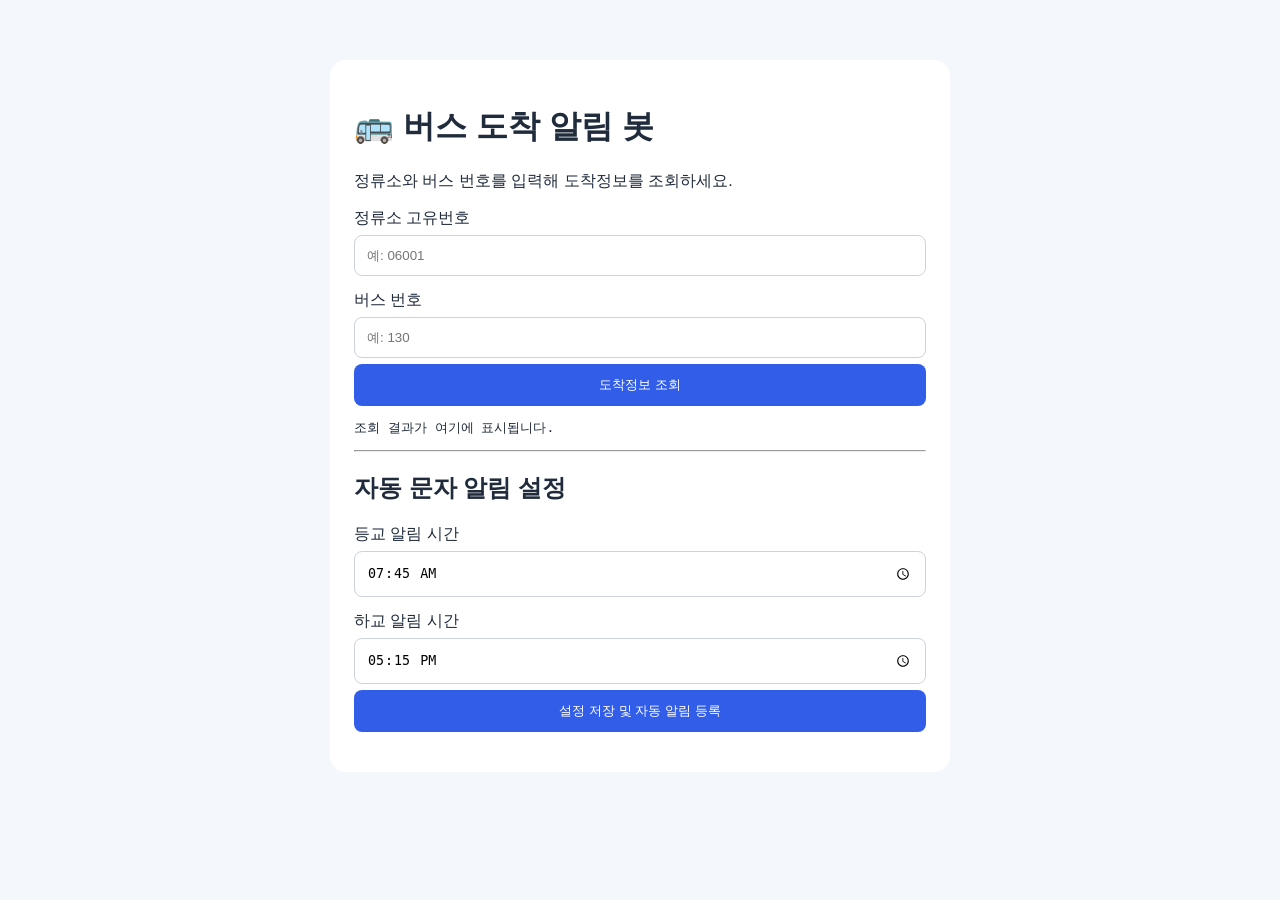
==== index.html @ 903afd0d "Create index.html" ====
<!DOCTYPE html>
<html lang="ko">
<head>
  <meta charset="UTF-8">
  <meta name="viewport" content="width=device-width, initial-scale=1">
  <title>버스 도착 알림 봇</title>
  <style>
    body {
      max-width: 620px;
      margin: 40px auto;
      padding: 20px;
      font-family: Arial, sans-serif;
      background: #f4f7fb;
      color: #202b3c;
    }
    main {
      background: white;
      padding: 24px;
      border-radius: 16px;
    }
    label { display: block; margin-top: 14px; }
    input, button {
      box-sizing: border-box;
      width: 100%;
      padding: 12px;
      margin-top: 6px;
      border-radius: 8px;
    }
    input { border: 1px solid #ccd3df; }
    button {
      border: 0;
      background: #315de8;
      color: white;
      cursor: pointer;
    }
    pre { white-space: pre-wrap; }
  </style>
</head>
<body>
<main>
  <h1>🚌 버스 도착 알림 봇</h1>
  <p>정류소와 버스 번호를 입력해 도착정보를 조회하세요.</p>

  <label>정류소 고유번호
    <input id="stationId" placeholder="예: 06001" maxlength="5">
  </label>

  <label>버스 번호
    <input id="busNumber" placeholder="예: 130">
  </label>

  <button id="searchBtn">도착정보 조회</button>
  <pre id="result">조회 결과가 여기에 표시됩니다.</pre>

  <hr>
  <h2>자동 문자 알림 설정</h2>

  <label>등교 알림 시간
    <input id="schoolTime" type="time" value="07:45">
  </label>

  <label>하교 알림 시간
    <input id="homeTime" type="time" value="17:15">
  </label>

  <button id="saveBtn">설정 저장 및 자동 알림 등록</button>
  <p id="status"></p>
</main>

<script>
  const GAS_URL = '여기에_GAS_웹앱_URL을_입력하세요';

  function callGAS(params) {
    return new Promise((resolve, reject) => {
      const callback = 'gasCallback_' + Date.now()
        + '_' + Math.floor(Math.random() * 10000);

      const script = document.createElement('script');
      const query = new URLSearchParams({
        ...params,
        callback
      });

      const timeout = setTimeout(() => {
        cleanup();
        reject(new Error('요청 시간이 초과되었습니다.'));
      }, 20000);

      function cleanup() {
        clearTimeout(timeout);
        delete window[callback];
        script.remove();
      }

      window[callback] = data => {
        cleanup();
        resolve(data);
      };

      script.onerror = () => {
        cleanup();
        reject(new Error('GAS 서버에 연결하지 못했습니다.'));
      };

      script.src = GAS_URL + '?' + query.toString();
      document.body.appendChild(script);
    });
  }

  document.getElementById('searchBtn').addEventListener('click', async () => {
    const result = document.getElementById('result');
    result.textContent = '조회 중입니다...';

    try {
      const data = await callGAS({
        action: 'bus',
        stationId: document.getElementById('stationId').value.trim(),
        busNumber: document.getElementById('busNumber').value.trim()
      });

      if (!data.ok) throw new Error(data.message);

      if (data.matches.length === 0) {
        result.textContent = '해당 버스 정보를 찾지 못했습니다.\n'
          + JSON.stringify(data.buses, null, 2);
        return;
      }

      result.textContent = data.matches.map(bus =>
        bus.busNumber + '번\n'
        + '첫 번째 도착: ' + bus.firstArrival + '\n'
        + '두 번째 도착: ' + bus.secondArrival
      ).join('\n\n');
    } catch (error) {
      result.textContent = '오류: ' + error.message;
    }
  });

  document.getElementById('saveBtn').addEventListener('click', async () => {
    const status = document.getElementById('status');
    status.textContent = '설정 저장 중...';

    try {
      const data = await callGAS({
        action: 'save',
        stationId: document.getElementById('stationId').value.trim(),
        busNumber: document.getElementById('busNumber').value.trim(),
        schoolTime: document.getElementById('schoolTime').value,
        homeTime: document.getElementById('homeTime').value
      });

      status.textContent = data.message;
      if (!data.ok) throw new Error(data.message);
    } catch (error) {
      status.textContent = '오류: ' + error.message;
    }
  });
</script>
</body>
</html>
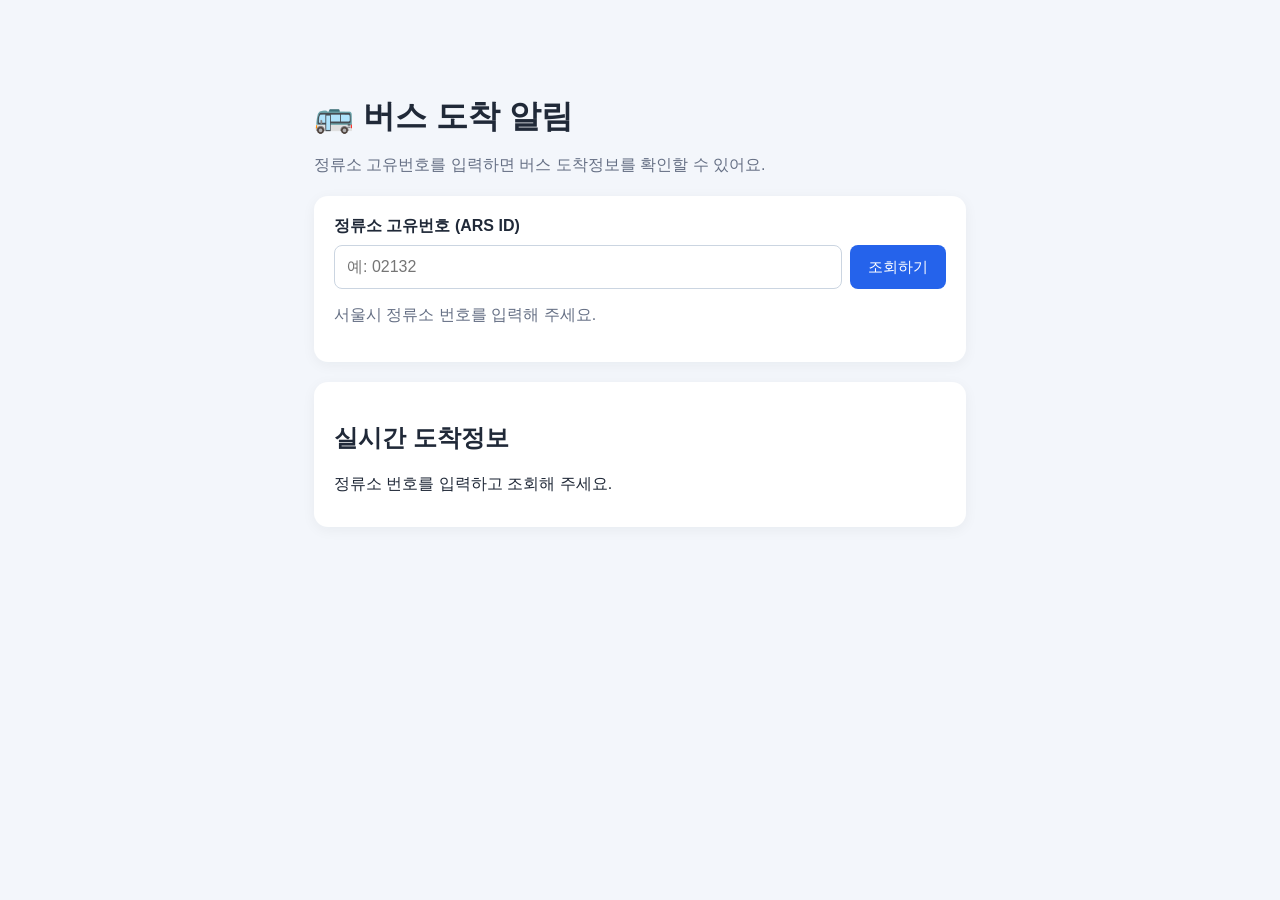
==== commit 77a4eaa5: "Update index.html" ====
--- a/index.html
+++ b/index.html
@@ -4,158 +4,205 @@
 <head>
   <meta charset="UTF-8">
   <meta name="viewport" content="width=device-width, initial-scale=1">
-  <title>버스 도착 알림 봇</title>
+  <title>버스 도착 알림</title>
   <style>
+    * { box-sizing: border-box; }
     body {
-      max-width: 620px;
-      margin: 40px auto;
+      margin: 0;
+      font-family: Arial, sans-serif;
+      background: #f3f6fb;
+      color: #202938;
+    }
+    main {
+      max-width: 700px;
+      margin: 50px auto;
+      padding: 24px;
+    }
+    h1 { margin-bottom: 8px; }
+    .description { color: #667085; }
+    .search-box, .result {
+      background: white;
+      border-radius: 14px;
       padding: 20px;
-      font-family: Arial, sans-serif;
-      background: #f4f7fb;
-      color: #202b3c;
-    }
-    main {
-      background: white;
-      padding: 24px;
-      border-radius: 16px;
-    }
-    label { display: block; margin-top: 14px; }
-    input, button {
-      box-sizing: border-box;
-      width: 100%;
+      margin-top: 20px;
+      box-shadow: 0 3px 14px #1822300d;
+    }
+    label { display: block; margin-bottom: 8px; font-weight: bold; }
+    .search-row { display: flex; gap: 8px; }
+    input {
+      flex: 1;
+      min-width: 0;
       padding: 12px;
-      margin-top: 6px;
+      border: 1px solid #cbd5e1;
       border-radius: 8px;
-    }
-    input { border: 1px solid #ccd3df; }
+      font-size: 16px;
+    }
     button {
+      padding: 12px 18px;
       border: 0;
-      background: #315de8;
+      border-radius: 8px;
+      background: #2563eb;
       color: white;
+      font-size: 15px;
       cursor: pointer;
     }
-    pre { white-space: pre-wrap; }
+    button:disabled { opacity: .6; cursor: wait; }
+    .bus {
+      padding: 16px 0;
+      border-bottom: 1px solid #e5e7eb;
+    }
+    .bus:last-child { border-bottom: 0; }
+    .bus-number { font-size: 20px; font-weight: bold; }
+    .arrival { margin-top: 8px; line-height: 1.7; }
+    .status { color: #475569; margin-top: 14px; }
+    .error { color: #b42318; }
+    .updated { color: #667085; font-size: 13px; margin-top: 12px; }
+    @media (max-width: 480px) {
+      main { margin: 20px auto; padding: 16px; }
+      .search-row { flex-direction: column; }
+    }
   </style>
 </head>
 <body>
 <main>
-  <h1>🚌 버스 도착 알림 봇</h1>
-  <p>정류소와 버스 번호를 입력해 도착정보를 조회하세요.</p>
-
-  <label>정류소 고유번호
-    <input id="stationId" placeholder="예: 06001" maxlength="5">
-  </label>
-
-  <label>버스 번호
-    <input id="busNumber" placeholder="예: 130">
-  </label>
-
-  <button id="searchBtn">도착정보 조회</button>
-  <pre id="result">조회 결과가 여기에 표시됩니다.</pre>
-
-  <hr>
-  <h2>자동 문자 알림 설정</h2>
-
-  <label>등교 알림 시간
-    <input id="schoolTime" type="time" value="07:45">
-  </label>
-
-  <label>하교 알림 시간
-    <input id="homeTime" type="time" value="17:15">
-  </label>
-
-  <button id="saveBtn">설정 저장 및 자동 알림 등록</button>
-  <p id="status"></p>
+  <h1>🚌 버스 도착 알림</h1>
+  <p class="description">
+    정류소 고유번호를 입력하면 버스 도착정보를 확인할 수 있어요.
+  </p>
+
+  <section class="search-box">
+    <label for="stationId">정류소 고유번호 (ARS ID)</label>
+    <div class="search-row">
+      <input id="stationId" type="text"
+             inputmode="numeric" placeholder="예: 02132">
+      <button id="searchButton" type="button">조회하기</button>
+    </div>
+    <p class="description">서울시 정류소 번호를 입력해 주세요.</p>
+  </section>
+
+  <section class="result" aria-live="polite">
+    <h2>실시간 도착정보</h2>
+    <div id="results">정류소 번호를 입력하고 조회해 주세요.</div>
+    <div id="updated" class="updated"></div>
+  </section>
 </main>
 
 <script>
+  // GAS 웹 앱 배포 후 실제 URL로 교체하세요.
   const GAS_URL = '여기에_GAS_웹앱_URL을_입력하세요';
 
-  function callGAS(params) {
-    return new Promise((resolve, reject) => {
-      const callback = 'gasCallback_' + Date.now()
-        + '_' + Math.floor(Math.random() * 10000);
-
-      const script = document.createElement('script');
-      const query = new URLSearchParams({
-        ...params,
-        callback
-      });
-
-      const timeout = setTimeout(() => {
-        cleanup();
-        reject(new Error('요청 시간이 초과되었습니다.'));
-      }, 20000);
-
-      function cleanup() {
-        clearTimeout(timeout);
-        delete window[callback];
-        script.remove();
+  const stationInput = document.getElementById('stationId');
+  const searchButton = document.getElementById('searchButton');
+  const results = document.getElementById('results');
+  const updated = document.getElementById('updated');
+
+  let requestTimer = null;
+  let requestId = 0;
+
+  searchButton.addEventListener('click', searchBus);
+  stationInput.addEventListener('keydown', function(event) {
+    if (event.key === 'Enter') searchBus();
+  });
+
+  function searchBus() {
+    const stationId = stationInput.value.trim();
+
+    if (!/^\d{4,6}$/.test(stationId)) {
+      results.textContent = '정류소 번호를 숫자 4~6자리로 입력해 주세요.';
+      updated.textContent = '';
+      return;
+    }
+
+    if (!GAS_URL.startsWith('https://script.google.com/')) {
+      results.textContent = '먼저 GAS 웹 앱 URL을 코드에 입력해 주세요.';
+      return;
+    }
+
+    const thisRequest = ++requestId;
+    searchButton.disabled = true;
+    results.textContent = '버스 도착정보를 조회하고 있습니다...';
+    updated.textContent = '';
+
+    // JSONP를 사용해 브라우저의 교차 출처 요청 제한을 피합니다.
+    const callbackName = 'busCallback_' + Date.now() + '_' + thisRequest;
+    const script = document.createElement('script');
+    let finished = false;
+
+    function cleanup() {
+      if (finished) return;
+      finished = true;
+      clearTimeout(requestTimer);
+      script.remove();
+      delete window[callbackName];
+      if (thisRequest === requestId) searchButton.disabled = false;
+    }
+
+    window[callbackName] = function(data) {
+      cleanup();
+      if (thisRequest !== requestId) return;
+
+      if (!data || !data.success) {
+        results.textContent =
+          data && data.message ? data.message : '정보를 가져오지 못했습니다.';
+        return;
       }
 
-      window[callback] = data => {
-        cleanup();
-        resolve(data);
-      };
-
-      script.onerror = () => {
-        cleanup();
-        reject(new Error('GAS 서버에 연결하지 못했습니다.'));
-      };
-
-      script.src = GAS_URL + '?' + query.toString();
-      document.body.appendChild(script);
+      renderBuses(data.items || []);
+      updated.textContent =
+        '조회 시각: ' + new Date().toLocaleTimeString('ko-KR');
+    };
+
+    script.onerror = function() {
+      cleanup();
+      if (thisRequest === requestId) {
+        results.textContent =
+          '서버에 연결하지 못했습니다. GAS URL과 배포 권한을 확인해 주세요.';
+      }
+    };
+
+    const params = new URLSearchParams({
+      stationId: stationId,
+      callback: callbackName
+    });
+
+    script.src = GAS_URL + '?' + params.toString();
+    document.body.appendChild(script);
+
+    requestTimer = setTimeout(function() {
+      cleanup();
+      if (thisRequest === requestId) {
+        results.textContent = '요청 시간이 초과되었습니다. 다시 시도해 주세요.';
+      }
+    }, 20000);
+  }
+
+  function renderBuses(items) {
+    results.replaceChildren();
+
+    if (!items.length) {
+      results.textContent = '해당 정류소의 버스 도착정보가 없습니다.';
+      return;
+    }
+
+    items.forEach(function(bus) {
+      const card = document.createElement('div');
+      card.className = 'bus';
+
+      const number = document.createElement('div');
+      number.className = 'bus-number';
+      number.textContent = (bus.busNumber || '번호 미확인') + '번 버스';
+
+      const arrival = document.createElement('div');
+      arrival.className = 'arrival';
+      arrival.textContent =
+        '첫 번째 도착: ' + (bus.firstArrival || '정보 없음') + '\n' +
+        '두 번째 도착: ' + (bus.secondArrival || '정보 없음');
+      arrival.style.whiteSpace = 'pre-line';
+
+      card.append(number, arrival);
+      results.appendChild(card);
     });
   }
-
-  document.getElementById('searchBtn').addEventListener('click', async () => {
-    const result = document.getElementById('result');
-    result.textContent = '조회 중입니다...';
-
-    try {
-      const data = await callGAS({
-        action: 'bus',
-        stationId: document.getElementById('stationId').value.trim(),
-        busNumber: document.getElementById('busNumber').value.trim()
-      });
-
-      if (!data.ok) throw new Error(data.message);
-
-      if (data.matches.length === 0) {
-        result.textContent = '해당 버스 정보를 찾지 못했습니다.\n'
-          + JSON.stringify(data.buses, null, 2);
-        return;
-      }
-
-      result.textContent = data.matches.map(bus =>
-        bus.busNumber + '번\n'
-        + '첫 번째 도착: ' + bus.firstArrival + '\n'
-        + '두 번째 도착: ' + bus.secondArrival
-      ).join('\n\n');
-    } catch (error) {
-      result.textContent = '오류: ' + error.message;
-    }
-  });
-
-  document.getElementById('saveBtn').addEventListener('click', async () => {
-    const status = document.getElementById('status');
-    status.textContent = '설정 저장 중...';
-
-    try {
-      const data = await callGAS({
-        action: 'save',
-        stationId: document.getElementById('stationId').value.trim(),
-        busNumber: document.getElementById('busNumber').value.trim(),
-        schoolTime: document.getElementById('schoolTime').value,
-        homeTime: document.getElementById('homeTime').value
-      });
-
-      status.textContent = data.message;
-      if (!data.ok) throw new Error(data.message);
-    } catch (error) {
-      status.textContent = '오류: ' + error.message;
-    }
-  });
 </script>
 </body>
 </html>
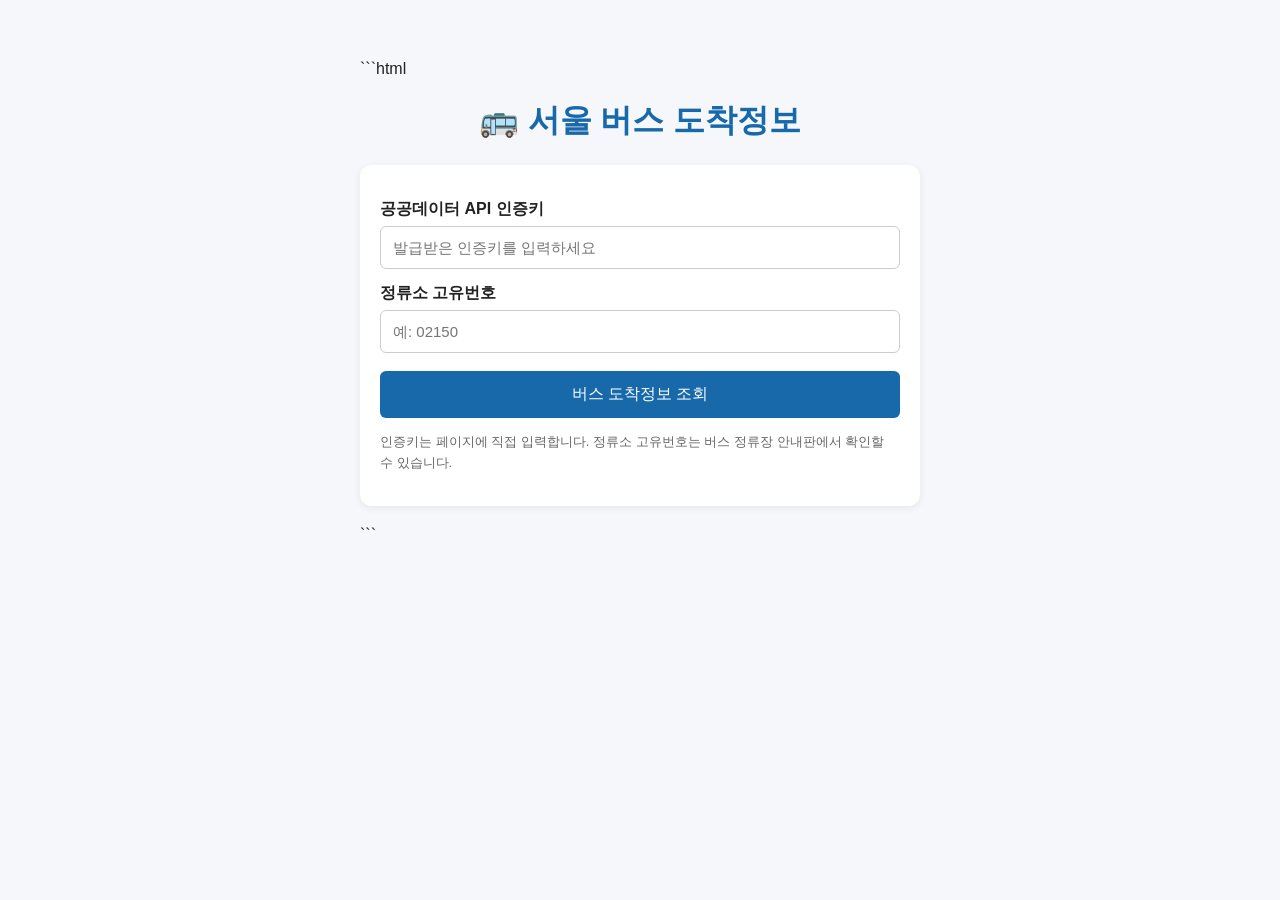
==== commit 5f409a9e: "Update index.html" ====
--- a/index.html
+++ b/index.html
@@ -1,208 +1,242 @@
-
+```html
 <!DOCTYPE html>
 <html lang="ko">
 <head>
   <meta charset="UTF-8">
-  <meta name="viewport" content="width=device-width, initial-scale=1">
-  <title>버스 도착 알림</title>
+  <meta name="viewport" content="width=device-width, initial-scale=1.0">
+  <title>서울 버스 도착 알림</title>
+
   <style>
-    * { box-sizing: border-box; }
+    * {
+      box-sizing: border-box;
+    }
+
     body {
-      margin: 0;
       font-family: Arial, sans-serif;
-      background: #f3f6fb;
-      color: #202938;
-    }
-    main {
-      max-width: 700px;
-      margin: 50px auto;
-      padding: 24px;
-    }
-    h1 { margin-bottom: 8px; }
-    .description { color: #667085; }
-    .search-box, .result {
+      max-width: 600px;
+      margin: 40px auto;
+      padding: 20px;
+      background: #f5f7fa;
+      color: #222;
+    }
+
+    h1 {
+      text-align: center;
+      color: #1769aa;
+    }
+
+    .search-box {
       background: white;
-      border-radius: 14px;
       padding: 20px;
+      border-radius: 12px;
+      box-shadow: 0 2px 8px #0001;
+    }
+
+    label {
+      display: block;
+      margin: 14px 0 6px;
+      font-weight: bold;
+    }
+
+    input {
+      width: 100%;
+      padding: 12px;
+      border: 1px solid #ccc;
+      border-radius: 6px;
+      font-size: 15px;
+    }
+
+    button {
+      width: 100%;
+      margin-top: 18px;
+      padding: 13px;
+      border: none;
+      border-radius: 6px;
+      background: #1769aa;
+      color: white;
+      font-size: 16px;
+      cursor: pointer;
+    }
+
+    button:disabled {
+      background: #999;
+      cursor: wait;
+    }
+
+    #result {
       margin-top: 20px;
-      box-shadow: 0 3px 14px #1822300d;
-    }
-    label { display: block; margin-bottom: 8px; font-weight: bold; }
-    .search-row { display: flex; gap: 8px; }
-    input {
-      flex: 1;
-      min-width: 0;
-      padding: 12px;
-      border: 1px solid #cbd5e1;
+    }
+
+    .bus-card {
+      background: white;
       border-radius: 8px;
-      font-size: 16px;
-    }
-    button {
-      padding: 12px 18px;
-      border: 0;
-      border-radius: 8px;
-      background: #2563eb;
-      color: white;
-      font-size: 15px;
-      cursor: pointer;
-    }
-    button:disabled { opacity: .6; cursor: wait; }
-    .bus {
-      padding: 16px 0;
-      border-bottom: 1px solid #e5e7eb;
-    }
-    .bus:last-child { border-bottom: 0; }
-    .bus-number { font-size: 20px; font-weight: bold; }
-    .arrival { margin-top: 8px; line-height: 1.7; }
-    .status { color: #475569; margin-top: 14px; }
-    .error { color: #b42318; }
-    .updated { color: #667085; font-size: 13px; margin-top: 12px; }
-    @media (max-width: 480px) {
-      main { margin: 20px auto; padding: 16px; }
-      .search-row { flex-direction: column; }
+      padding: 15px;
+      margin-bottom: 12px;
+      box-shadow: 0 2px 6px #0001;
+    }
+
+    .bus-number {
+      font-size: 20px;
+      font-weight: bold;
+      color: #1769aa;
+      margin-bottom: 8px;
+    }
+
+    .message {
+      line-height: 1.7;
+    }
+
+    .notice {
+      margin-top: 14px;
+      font-size: 13px;
+      color: #666;
+      line-height: 1.6;
     }
   </style>
 </head>
+
 <body>
-<main>
-  <h1>🚌 버스 도착 알림</h1>
-  <p class="description">
-    정류소 고유번호를 입력하면 버스 도착정보를 확인할 수 있어요.
-  </p>
-
-  <section class="search-box">
-    <label for="stationId">정류소 고유번호 (ARS ID)</label>
-    <div class="search-row">
-      <input id="stationId" type="text"
-             inputmode="numeric" placeholder="예: 02132">
-      <button id="searchButton" type="button">조회하기</button>
-    </div>
-    <p class="description">서울시 정류소 번호를 입력해 주세요.</p>
-  </section>
-
-  <section class="result" aria-live="polite">
-    <h2>실시간 도착정보</h2>
-    <div id="results">정류소 번호를 입력하고 조회해 주세요.</div>
-    <div id="updated" class="updated"></div>
-  </section>
-</main>
-
-<script>
-  // GAS 웹 앱 배포 후 실제 URL로 교체하세요.
-  const GAS_URL = '여기에_GAS_웹앱_URL을_입력하세요';
-
-  const stationInput = document.getElementById('stationId');
-  const searchButton = document.getElementById('searchButton');
-  const results = document.getElementById('results');
-  const updated = document.getElementById('updated');
-
-  let requestTimer = null;
-  let requestId = 0;
-
-  searchButton.addEventListener('click', searchBus);
-  stationInput.addEventListener('keydown', function(event) {
-    if (event.key === 'Enter') searchBus();
-  });
-
-  function searchBus() {
-    const stationId = stationInput.value.trim();
-
-    if (!/^\d{4,6}$/.test(stationId)) {
-      results.textContent = '정류소 번호를 숫자 4~6자리로 입력해 주세요.';
-      updated.textContent = '';
-      return;
-    }
-
-    if (!GAS_URL.startsWith('https://script.google.com/')) {
-      results.textContent = '먼저 GAS 웹 앱 URL을 코드에 입력해 주세요.';
-      return;
-    }
-
-    const thisRequest = ++requestId;
-    searchButton.disabled = true;
-    results.textContent = '버스 도착정보를 조회하고 있습니다...';
-    updated.textContent = '';
-
-    // JSONP를 사용해 브라우저의 교차 출처 요청 제한을 피합니다.
-    const callbackName = 'busCallback_' + Date.now() + '_' + thisRequest;
-    const script = document.createElement('script');
-    let finished = false;
-
-    function cleanup() {
-      if (finished) return;
-      finished = true;
-      clearTimeout(requestTimer);
-      script.remove();
-      delete window[callbackName];
-      if (thisRequest === requestId) searchButton.disabled = false;
-    }
-
-    window[callbackName] = function(data) {
-      cleanup();
-      if (thisRequest !== requestId) return;
-
-      if (!data || !data.success) {
-        results.textContent =
-          data && data.message ? data.message : '정보를 가져오지 못했습니다.';
+  <h1>🚌 서울 버스 도착정보</h1>
+
+  <div class="search-box">
+    <label for="serviceKey">공공데이터 API 인증키</label>
+    <input
+      type="password"
+      id="serviceKey"
+      placeholder="발급받은 인증키를 입력하세요"
+      autocomplete="off"
+    >
+
+    <label for="arsId">정류소 고유번호</label>
+    <input
+      type="text"
+      id="arsId"
+      placeholder="예: 02150"
+      inputmode="numeric"
+    >
+
+    <button id="searchButton" onclick="searchBus()">
+      버스 도착정보 조회
+    </button>
+
+    <p class="notice">
+      인증키는 페이지에 직접 입력합니다.
+      정류소 고유번호는 버스 정류장 안내판에서 확인할 수 있습니다.
+    </p>
+  </div>
+
+  <div id="result" aria-live="polite"></div>
+
+  <script>
+    async function searchBus() {
+      const serviceKey =
+        document.getElementById("serviceKey").value.trim();
+
+      const arsId =
+        document.getElementById("arsId").value.trim();
+
+      const result = document.getElementById("result");
+      const button = document.getElementById("searchButton");
+
+      if (!serviceKey || !arsId) {
+        result.textContent = "인증키와 정류소 고유번호를 입력해 주세요.";
         return;
       }
 
-      renderBuses(data.items || []);
-      updated.textContent =
-        '조회 시각: ' + new Date().toLocaleTimeString('ko-KR');
-    };
-
-    script.onerror = function() {
-      cleanup();
-      if (thisRequest === requestId) {
-        results.textContent =
-          '서버에 연결하지 못했습니다. GAS URL과 배포 권한을 확인해 주세요.';
-      }
-    };
-
-    const params = new URLSearchParams({
-      stationId: stationId,
-      callback: callbackName
+      if (!/^\d+$/.test(arsId)) {
+        result.textContent = "정류소 고유번호는 숫자로 입력해 주세요.";
+        return;
+      }
+
+      button.disabled = true;
+      result.textContent = "버스 도착정보를 조회하고 있습니다.";
+
+      try {
+        const url =
+          "https://ws.bus.go.kr/api/rest/stationinfo/getStationByUid" +
+          "?ServiceKey=" + encodeURIComponent(serviceKey) +
+          "&arsId=" + encodeURIComponent(arsId);
+
+        const response = await fetch(url);
+
+        if (!response.ok) {
+          throw new Error("HTTP 오류: " + response.status);
+        }
+
+        const xmlText = await response.text();
+        const xml = new DOMParser().parseFromString(
+          xmlText,
+          "application/xml"
+        );
+
+        if (xml.querySelector("parsererror")) {
+          throw new Error("응답 데이터를 XML로 읽을 수 없습니다.");
+        }
+
+        const headerCode =
+          xml.getElementsByTagName("headerCd")[0]?.textContent;
+
+        if (headerCode && headerCode !== "0") {
+          const message =
+            xml.getElementsByTagName("headerMsg")[0]?.textContent ||
+            "API 요청을 처리하지 못했습니다.";
+
+          result.textContent = "조회 실패: " + message;
+          return;
+        }
+
+        const items = Array.from(
+          xml.getElementsByTagName("itemList")
+        );
+
+        if (items.length === 0) {
+          result.textContent =
+            "도착정보가 없습니다. 정류소 번호와 인증키를 확인해 주세요.";
+          return;
+        }
+
+        result.innerHTML = "";
+
+        items.forEach(item => {
+          const getValue = (tag) =>
+            item.getElementsByTagName(tag)[0]?.textContent || "-";
+
+          const card = document.createElement("div");
+          card.className = "bus-card";
+
+          const number = document.createElement("div");
+          number.className = "bus-number";
+          number.textContent = getValue("rtNm") + "번 버스";
+
+          const first = document.createElement("div");
+          first.className = "message";
+          first.textContent = "첫 번째 도착: " + getValue("arrmsg1");
+
+          const second = document.createElement("div");
+          second.className = "message";
+          second.textContent = "두 번째 도착: " + getValue("arrmsg2");
+
+          card.append(number, first, second);
+          result.appendChild(card);
+        });
+
+      } catch (error) {
+        console.error(error);
+
+        result.textContent =
+          "조회에 실패했습니다. 인증키와 정류소 번호를 확인해 주세요. " +
+          "계속 실패하면 브라우저의 HTTPS/CORS 제한 때문일 수 있습니다.";
+      } finally {
+        button.disabled = false;
+      }
+    }
+
+    document.getElementById("arsId").addEventListener("keydown", event => {
+      if (event.key === "Enter") {
+        searchBus();
+      }
     });
-
-    script.src = GAS_URL + '?' + params.toString();
-    document.body.appendChild(script);
-
-    requestTimer = setTimeout(function() {
-      cleanup();
-      if (thisRequest === requestId) {
-        results.textContent = '요청 시간이 초과되었습니다. 다시 시도해 주세요.';
-      }
-    }, 20000);
-  }
-
-  function renderBuses(items) {
-    results.replaceChildren();
-
-    if (!items.length) {
-      results.textContent = '해당 정류소의 버스 도착정보가 없습니다.';
-      return;
-    }
-
-    items.forEach(function(bus) {
-      const card = document.createElement('div');
-      card.className = 'bus';
-
-      const number = document.createElement('div');
-      number.className = 'bus-number';
-      number.textContent = (bus.busNumber || '번호 미확인') + '번 버스';
-
-      const arrival = document.createElement('div');
-      arrival.className = 'arrival';
-      arrival.textContent =
-        '첫 번째 도착: ' + (bus.firstArrival || '정보 없음') + '\n' +
-        '두 번째 도착: ' + (bus.secondArrival || '정보 없음');
-      arrival.style.whiteSpace = 'pre-line';
-
-      card.append(number, arrival);
-      results.appendChild(card);
-    });
-  }
-</script>
+  </script>
 </body>
 </html>
+```
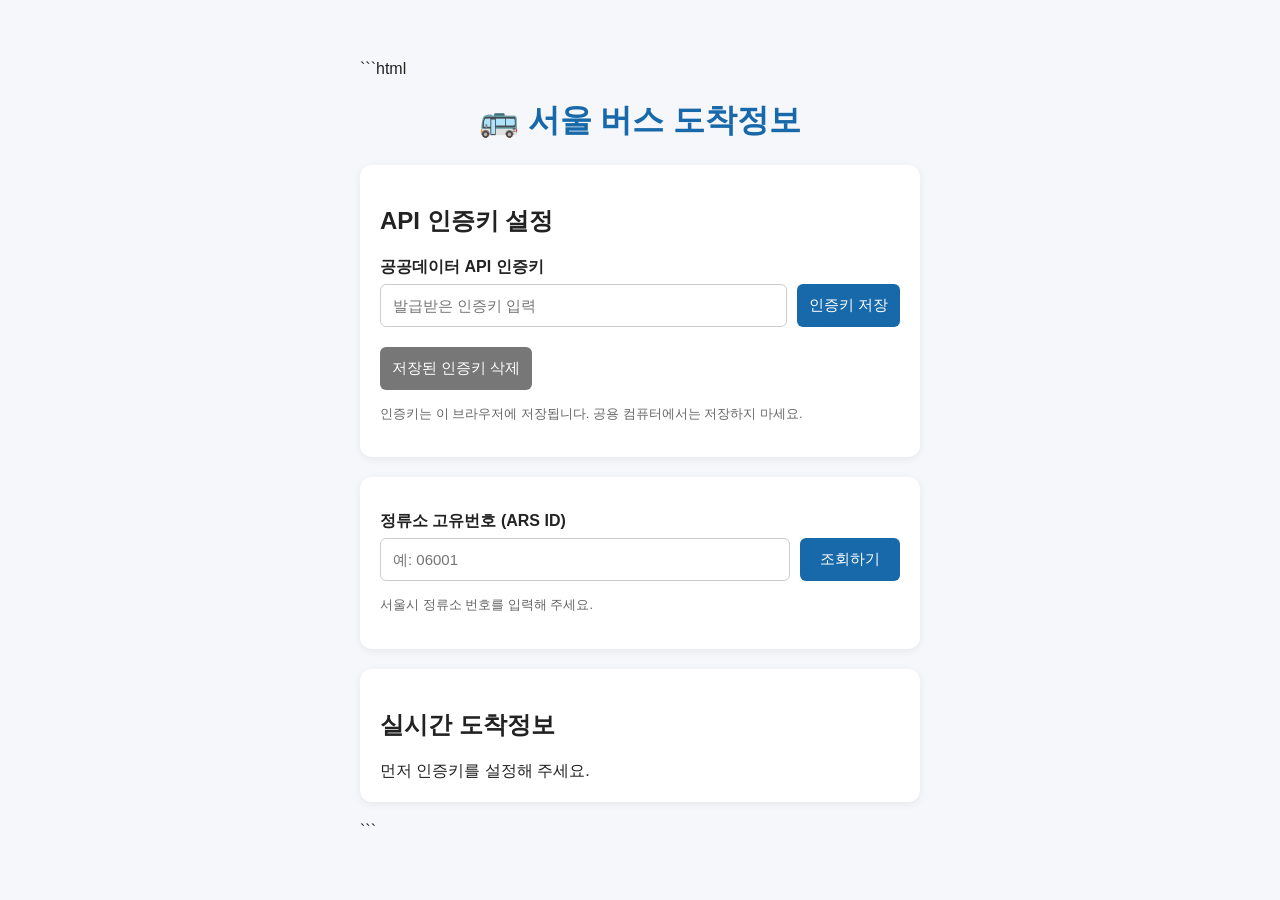
==== commit f2f54afe: "Update index.html" ====
--- a/index.html
+++ b/index.html
@@ -30,6 +30,7 @@
       padding: 20px;
       border-radius: 12px;
       box-shadow: 0 2px 8px #0001;
+      margin-bottom: 20px;
     }
 
     label {
@@ -47,20 +48,51 @@
     }
 
     button {
-      width: 100%;
-      margin-top: 18px;
-      padding: 13px;
+      padding: 12px;
       border: none;
       border-radius: 6px;
       background: #1769aa;
       color: white;
-      font-size: 16px;
+      font-size: 15px;
       cursor: pointer;
     }
 
     button:disabled {
       background: #999;
       cursor: wait;
+    }
+
+    .key-row,
+    .ars-row {
+      display: flex;
+      gap: 10px;
+      align-items: stretch;
+    }
+
+    .key-row input,
+    .ars-row input {
+      flex: 1;
+      min-width: 0;
+    }
+
+    .key-row button,
+    .ars-row button {
+      flex-shrink: 0;
+      white-space: nowrap;
+    }
+
+    .key-row button {
+      margin-top: 0;
+    }
+
+    .ars-row button {
+      min-width: 100px;
+    }
+
+    #keyStatus {
+      margin-top: 10px;
+      font-size: 13px;
+      color: #16803c;
     }
 
     #result {
@@ -92,59 +124,179 @@
       color: #666;
       line-height: 1.6;
     }
+
+    @media (max-width: 420px) {
+      .key-row,
+      .ars-row {
+        flex-wrap: wrap;
+      }
+
+      .key-row button,
+      .ars-row button {
+        width: 100%;
+      }
+    }
   </style>
 </head>
 
 <body>
   <h1>🚌 서울 버스 도착정보</h1>
 
+  <!-- 인증키 설정 -->
   <div class="search-box">
+    <h2>API 인증키 설정</h2>
+
     <label for="serviceKey">공공데이터 API 인증키</label>
-    <input
-      type="password"
-      id="serviceKey"
-      placeholder="발급받은 인증키를 입력하세요"
-      autocomplete="off"
+
+    <div class="key-row">
+      <input
+        type="password"
+        id="serviceKey"
+        placeholder="발급받은 인증키 입력"
+        autocomplete="off"
+      >
+
+      <button type="button" onclick="saveKey()">
+        인증키 저장
+      </button>
+    </div>
+
+    <div id="keyStatus" aria-live="polite"></div>
+
+    <button
+      type="button"
+      onclick="deleteKey()"
+      style="margin-top: 10px; background: #777;"
     >
-
-    <label for="arsId">정류소 고유번호</label>
-    <input
-      type="text"
-      id="arsId"
-      placeholder="예: 02150"
-      inputmode="numeric"
-    >
-
-    <button id="searchButton" onclick="searchBus()">
-      버스 도착정보 조회
+      저장된 인증키 삭제
     </button>
 
     <p class="notice">
-      인증키는 페이지에 직접 입력합니다.
-      정류소 고유번호는 버스 정류장 안내판에서 확인할 수 있습니다.
+      인증키는 이 브라우저에 저장됩니다.
+      공용 컴퓨터에서는 저장하지 마세요.
     </p>
   </div>
 
-  <div id="result" aria-live="polite"></div>
+  <!-- 정류소 검색 -->
+  <div class="search-box">
+    <label for="arsId">정류소 고유번호 (ARS ID)</label>
+
+    <div class="ars-row">
+      <input
+        type="text"
+        id="arsId"
+        placeholder="예: 06001"
+        inputmode="numeric"
+      >
+
+      <button
+        type="button"
+        id="searchButton"
+        onclick="searchBus()"
+      >
+        조회하기
+      </button>
+    </div>
+
+    <p class="notice">
+      서울시 정류소 번호를 입력해 주세요.
+    </p>
+  </div>
+
+  <!-- 도착정보 -->
+  <div class="search-box">
+    <h2>실시간 도착정보</h2>
+    <div id="result" aria-live="polite">
+      먼저 인증키를 설정해 주세요.
+    </div>
+  </div>
 
   <script>
+    const KEY_STORAGE = "seoulBusServiceKey";
+
+    // 페이지를 열면 저장된 인증키 불러오기
+    window.addEventListener("DOMContentLoaded", () => {
+      const savedKey = localStorage.getItem(KEY_STORAGE);
+
+      if (savedKey) {
+        document.getElementById("serviceKey").value = savedKey;
+        document.getElementById("keyStatus").textContent =
+          "인증키가 저장되어 있습니다.";
+        document.getElementById("result").textContent =
+          "정류소 번호를 입력하고 조회해 주세요.";
+      }
+    });
+
+    // 인증키 저장
+    function saveKey() {
+      const key = document
+        .getElementById("serviceKey")
+        .value.trim();
+
+      const status = document.getElementById("keyStatus");
+
+      if (!key) {
+        status.style.color = "#d93025";
+        status.textContent = "인증키를 입력해 주세요.";
+        return;
+      }
+
+      try {
+        localStorage.setItem(KEY_STORAGE, key);
+        status.style.color = "#16803c";
+        status.textContent = "인증키가 저장되었습니다.";
+        document.getElementById("result").textContent =
+          "정류소 번호를 입력하고 조회해 주세요.";
+      } catch (error) {
+        status.style.color = "#d93025";
+        status.textContent =
+          "브라우저에 인증키를 저장할 수 없습니다.";
+      }
+    }
+
+    // 저장된 인증키 삭제
+    function deleteKey() {
+      localStorage.removeItem(KEY_STORAGE);
+      document.getElementById("serviceKey").value = "";
+
+      const status = document.getElementById("keyStatus");
+      status.style.color = "#16803c";
+      status.textContent = "저장된 인증키를 삭제했습니다.";
+
+      document.getElementById("result").textContent =
+        "먼저 인증키를 설정해 주세요.";
+    }
+
+    // 버스 도착정보 조회
     async function searchBus() {
-      const serviceKey =
-        document.getElementById("serviceKey").value.trim();
-
-      const arsId =
-        document.getElementById("arsId").value.trim();
+      const keyInput = document
+        .getElementById("serviceKey")
+        .value.trim();
+
+      const savedKey = localStorage.getItem(KEY_STORAGE);
+      const serviceKey = savedKey || keyInput;
+
+      const arsId = document
+        .getElementById("arsId")
+        .value.trim();
 
       const result = document.getElementById("result");
       const button = document.getElementById("searchButton");
 
-      if (!serviceKey || !arsId) {
-        result.textContent = "인증키와 정류소 고유번호를 입력해 주세요.";
+      if (!serviceKey) {
+        result.textContent =
+          "먼저 인증키를 입력하고 저장해 주세요.";
         return;
       }
 
+      if (!arsId) {
+        result.textContent = "정류소 고유번호를 입력해 주세요.";
+        return;
+      }
+
       if (!/^\d+$/.test(arsId)) {
-        result.textContent = "정류소 고유번호는 숫자로 입력해 주세요.";
+        result.textContent =
+          "정류소 고유번호는 숫자로 입력해 주세요.";
         return;
       }
 
@@ -164,24 +316,26 @@
         }
 
         const xmlText = await response.text();
+
         const xml = new DOMParser().parseFromString(
           xmlText,
           "application/xml"
         );
 
         if (xml.querySelector("parsererror")) {
-          throw new Error("응답 데이터를 XML로 읽을 수 없습니다.");
+          throw new Error("XML_PARSE_ERROR");
         }
 
         const headerCode =
           xml.getElementsByTagName("headerCd")[0]?.textContent;
 
+        const headerMessage =
+          xml.getElementsByTagName("headerMsg")[0]?.textContent;
+
         if (headerCode && headerCode !== "0") {
-          const message =
-            xml.getElementsByTagName("headerMsg")[0]?.textContent ||
-            "API 요청을 처리하지 못했습니다.";
-
-          result.textContent = "조회 실패: " + message;
+          result.textContent =
+            "서울시 API 오류: " +
+            (headerMessage || headerCode);
           return;
         }
 
@@ -191,14 +345,15 @@
 
         if (items.length === 0) {
           result.textContent =
-            "도착정보가 없습니다. 정류소 번호와 인증키를 확인해 주세요.";
+            "도착정보가 없습니다. 정류소 번호를 확인하거나 " +
+            "다른 시간에 다시 조회해 주세요.";
           return;
         }
 
-        result.innerHTML = "";
+        result.replaceChildren();
 
         items.forEach(item => {
-          const getValue = (tag) =>
+          const getValue = tag =>
             item.getElementsByTagName(tag)[0]?.textContent || "-";
 
           const card = document.createElement("div");
@@ -210,11 +365,13 @@
 
           const first = document.createElement("div");
           first.className = "message";
-          first.textContent = "첫 번째 도착: " + getValue("arrmsg1");
+          first.textContent =
+            "첫 번째 도착: " + getValue("arrmsg1");
 
           const second = document.createElement("div");
           second.className = "message";
-          second.textContent = "두 번째 도착: " + getValue("arrmsg2");
+          second.textContent =
+            "두 번째 도착: " + getValue("arrmsg2");
 
           card.append(number, first, second);
           result.appendChild(card);
@@ -223,19 +380,41 @@
       } catch (error) {
         console.error(error);
 
-        result.textContent =
-          "조회에 실패했습니다. 인증키와 정류소 번호를 확인해 주세요. " +
-          "계속 실패하면 브라우저의 HTTPS/CORS 제한 때문일 수 있습니다.";
+        if (error.message === "XML_PARSE_ERROR") {
+          result.textContent =
+            "API 응답을 해석하지 못했습니다. 인증키와 API 응답 형식을 확인해 주세요.";
+        } else if (error instanceof TypeError) {
+          result.textContent =
+            "API 서버에 연결하지 못했습니다. HTTPS 또는 CORS 제한일 수 있습니다. " +
+            "인증키를 입력해도 이 제한은 해결되지 않으며, 중계 서버가 필요할 수 있습니다.";
+        } else {
+          result.textContent =
+            "조회 중 오류가 발생했습니다: " + error.message;
+        }
       } finally {
         button.disabled = false;
       }
     }
 
-    document.getElementById("arsId").addEventListener("keydown", event => {
-      if (event.key === "Enter") {
-        searchBus();
-      }
-    });
+    // Enter 키로 조회
+    document.getElementById("arsId").addEventListener(
+      "keydown",
+      event => {
+        if (event.key === "Enter") {
+          searchBus();
+        }
+      }
+    );
+
+    // 인증키 입력란에서도 Enter를 누르면 저장
+    document.getElementById("serviceKey").addEventListener(
+      "keydown",
+      event => {
+        if (event.key === "Enter") {
+          saveKey();
+        }
+      }
+    );
   </script>
 </body>
 </html>
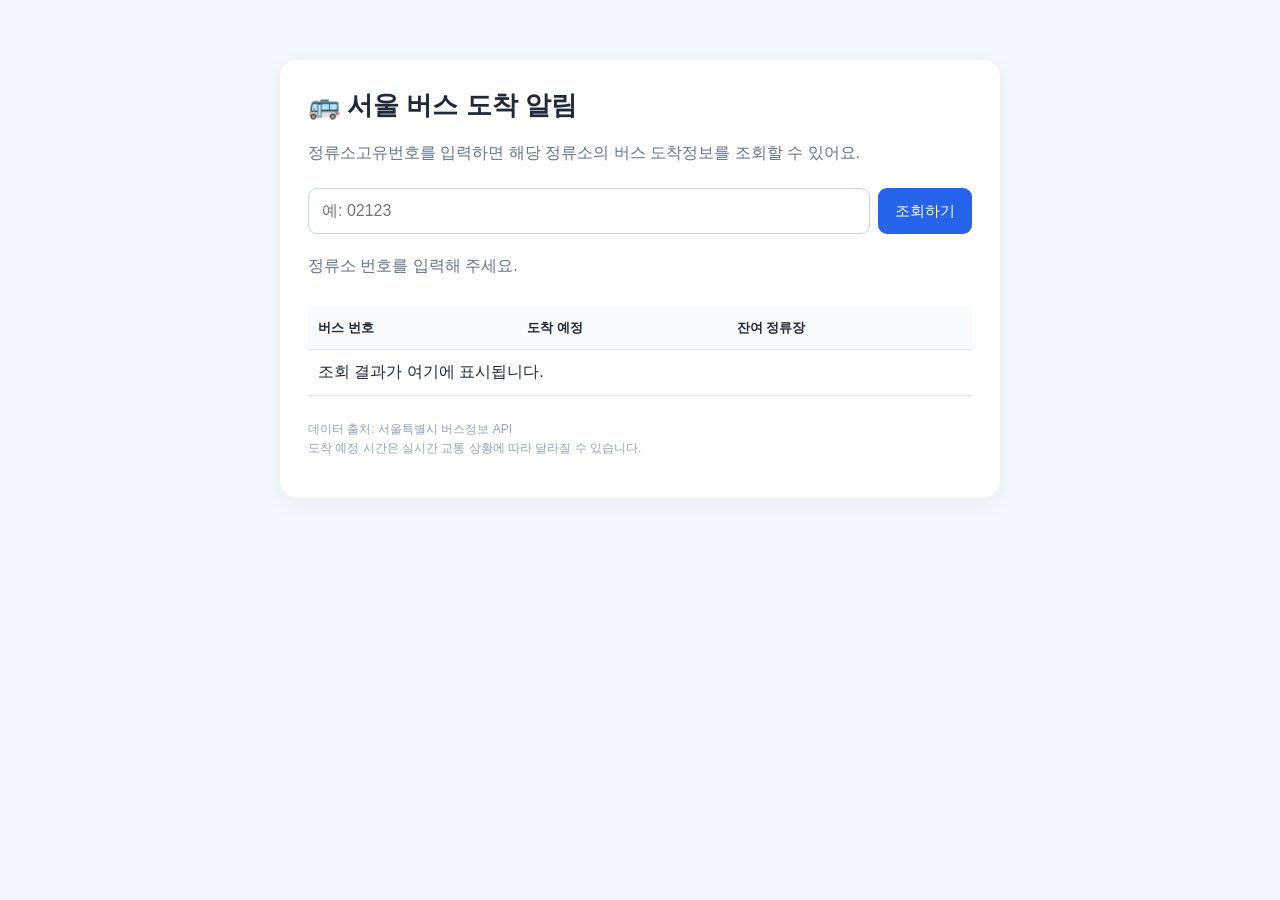
==== commit e36daaf5: "Update index.html" ====
--- a/index.html
+++ b/index.html
@@ -1,4 +1,4 @@
-```html
+
 <!DOCTYPE html>
 <html lang="ko">
 <head>
@@ -7,415 +7,244 @@
   <title>서울 버스 도착 알림</title>
 
   <style>
-    * {
-      box-sizing: border-box;
-    }
+    * { box-sizing: border-box; }
 
     body {
       font-family: Arial, sans-serif;
-      max-width: 600px;
+      max-width: 760px;
       margin: 40px auto;
       padding: 20px;
-      background: #f5f7fa;
-      color: #222;
-    }
-
-    h1 {
-      text-align: center;
-      color: #1769aa;
-    }
-
-    .search-box {
+      background: #f4f7fb;
+      color: #202938;
+    }
+
+    .container {
       background: white;
-      padding: 20px;
-      border-radius: 12px;
-      box-shadow: 0 2px 8px #0001;
-      margin-bottom: 20px;
-    }
-
-    label {
-      display: block;
-      margin: 14px 0 6px;
-      font-weight: bold;
+      padding: 28px;
+      border-radius: 18px;
+      box-shadow: 0 6px 24px #0000000c;
+    }
+
+    h1 { margin-top: 0; font-size: 26px; }
+    .description { color: #64748b; line-height: 1.6; }
+
+    .search {
+      display: flex;
+      gap: 8px;
+      margin: 22px 0;
     }
 
     input {
-      width: 100%;
-      padding: 12px;
-      border: 1px solid #ccc;
-      border-radius: 6px;
-      font-size: 15px;
+      flex: 1;
+      min-width: 0;
+      padding: 13px;
+      border: 1px solid #cbd5e1;
+      border-radius: 9px;
+      font-size: 16px;
     }
 
     button {
-      padding: 12px;
-      border: none;
-      border-radius: 6px;
-      background: #1769aa;
+      padding: 12px 17px;
+      border: 0;
+      border-radius: 9px;
+      background: #2563eb;
       color: white;
       font-size: 15px;
       cursor: pointer;
     }
 
-    button:disabled {
-      background: #999;
-      cursor: wait;
-    }
-
-    .key-row,
-    .ars-row {
-      display: flex;
-      gap: 10px;
-      align-items: stretch;
-    }
-
-    .key-row input,
-    .ars-row input {
-      flex: 1;
-      min-width: 0;
-    }
-
-    .key-row button,
-    .ars-row button {
-      flex-shrink: 0;
+    button:disabled { opacity: .6; cursor: wait; }
+
+    #status { color: #64748b; margin: 12px 0; }
+
+    .table-wrap { overflow-x: auto; }
+
+    table {
+      width: 100%;
+      border-collapse: collapse;
+      margin-top: 18px;
+      background: white;
+    }
+
+    th, td {
+      padding: 12px 10px;
+      border-bottom: 1px solid #e5e7eb;
+      text-align: left;
       white-space: nowrap;
     }
 
-    .key-row button {
-      margin-top: 0;
-    }
-
-    .ars-row button {
-      min-width: 100px;
-    }
-
-    #keyStatus {
-      margin-top: 10px;
-      font-size: 13px;
-      color: #16803c;
-    }
-
-    #result {
-      margin-top: 20px;
-    }
-
-    .bus-card {
-      background: white;
-      border-radius: 8px;
-      padding: 15px;
-      margin-bottom: 12px;
-      box-shadow: 0 2px 6px #0001;
-    }
-
-    .bus-number {
-      font-size: 20px;
+    th { background: #f8fafc; font-size: 13px; }
+
+    .arrival {
+      color: #2563eb;
       font-weight: bold;
-      color: #1769aa;
-      margin-bottom: 8px;
-    }
-
-    .message {
-      line-height: 1.7;
-    }
-
-    .notice {
-      margin-top: 14px;
-      font-size: 13px;
-      color: #666;
+    }
+
+    .footer {
+      margin-top: 24px;
+      color: #94a3b8;
+      font-size: 12px;
       line-height: 1.6;
     }
 
-    @media (max-width: 420px) {
-      .key-row,
-      .ars-row {
-        flex-wrap: wrap;
-      }
-
-      .key-row button,
-      .ars-row button {
-        width: 100%;
-      }
+    @media (max-width: 480px) {
+      body { margin: 12px auto; padding: 10px; }
+      .container { padding: 18px; }
+      h1 { font-size: 22px; }
+      .search { flex-direction: column; }
     }
   </style>
 </head>
 
 <body>
-  <h1>🚌 서울 버스 도착정보</h1>
-
-  <!-- 인증키 설정 -->
-  <div class="search-box">
-    <h2>API 인증키 설정</h2>
-
-    <label for="serviceKey">공공데이터 API 인증키</label>
-
-    <div class="key-row">
+  <main class="container">
+    <h1>🚌 서울 버스 도착 알림</h1>
+
+    <p class="description">
+      정류소고유번호를 입력하면 해당 정류소의
+      버스 도착정보를 조회할 수 있어요.
+    </p>
+
+    <div class="search">
       <input
-        type="password"
-        id="serviceKey"
-        placeholder="발급받은 인증키 입력"
-        autocomplete="off"
+        id="arsId"
+        type="text"
+        inputmode="numeric"
+        maxlength="5"
+        placeholder="예: 02123"
+        aria-label="정류소고유번호"
       >
-
-      <button type="button" onclick="saveKey()">
-        인증키 저장
-      </button>
+      <button id="searchBtn" onclick="searchBus()">조회하기</button>
     </div>
 
-    <div id="keyStatus" aria-live="polite"></div>
-
-    <button
-      type="button"
-      onclick="deleteKey()"
-      style="margin-top: 10px; background: #777;"
-    >
-      저장된 인증키 삭제
-    </button>
-
-    <p class="notice">
-      인증키는 이 브라우저에 저장됩니다.
-      공용 컴퓨터에서는 저장하지 마세요.
+    <p id="status" role="status">정류소 번호를 입력해 주세요.</p>
+
+    <div class="table-wrap">
+      <table>
+        <thead>
+          <tr>
+            <th>버스 번호</th>
+            <th>도착 예정</th>
+            <th>잔여 정류장</th>
+          </tr>
+        </thead>
+        <tbody id="result">
+          <tr>
+            <td colspan="3">조회 결과가 여기에 표시됩니다.</td>
+          </tr>
+        </tbody>
+      </table>
+    </div>
+
+    <p class="footer">
+      데이터 출처: 서울특별시 버스정보 API<br>
+      도착 예정 시간은 실시간 교통 상황에 따라 달라질 수 있습니다.
     </p>
-  </div>
-
-  <!-- 정류소 검색 -->
-  <div class="search-box">
-    <label for="arsId">정류소 고유번호 (ARS ID)</label>
-
-    <div class="ars-row">
-      <input
-        type="text"
-        id="arsId"
-        placeholder="예: 06001"
-        inputmode="numeric"
-      >
-
-      <button
-        type="button"
-        id="searchButton"
-        onclick="searchBus()"
-      >
-        조회하기
-      </button>
-    </div>
-
-    <p class="notice">
-      서울시 정류소 번호를 입력해 주세요.
-    </p>
-  </div>
-
-  <!-- 도착정보 -->
-  <div class="search-box">
-    <h2>실시간 도착정보</h2>
-    <div id="result" aria-live="polite">
-      먼저 인증키를 설정해 주세요.
-    </div>
-  </div>
+  </main>
 
   <script>
-    const KEY_STORAGE = "seoulBusServiceKey";
-
-    // 페이지를 열면 저장된 인증키 불러오기
-    window.addEventListener("DOMContentLoaded", () => {
-      const savedKey = localStorage.getItem(KEY_STORAGE);
-
-      if (savedKey) {
-        document.getElementById("serviceKey").value = savedKey;
-        document.getElementById("keyStatus").textContent =
-          "인증키가 저장되어 있습니다.";
-        document.getElementById("result").textContent =
-          "정류소 번호를 입력하고 조회해 주세요.";
-      }
-    });
-
-    // 인증키 저장
-    function saveKey() {
-      const key = document
-        .getElementById("serviceKey")
-        .value.trim();
-
-      const status = document.getElementById("keyStatus");
-
-      if (!key) {
-        status.style.color = "#d93025";
-        status.textContent = "인증키를 입력해 주세요.";
+    // GAS 웹 앱을 배포한 후 생성되는 URL로 변경
+    const GAS_URL = 'AKfycbxwUcozAS30peASXqZZ8k2onaZ495qfu3chx-yatmjlrMaAXGYSbZMgyGqFsAIeVdGxYQ';
+
+    function searchBus() {
+      const arsId = document.getElementById('arsId').value.trim();
+      const status = document.getElementById('status');
+      const button = document.getElementById('searchBtn');
+      const result = document.getElementById('result');
+
+      if (!/^\d{5}$/.test(arsId)) {
+        status.textContent = '정류소고유번호 5자리를 입력해 주세요.';
         return;
       }
 
-      try {
-        localStorage.setItem(KEY_STORAGE, key);
-        status.style.color = "#16803c";
-        status.textContent = "인증키가 저장되었습니다.";
-        document.getElementById("result").textContent =
-          "정류소 번호를 입력하고 조회해 주세요.";
-      } catch (error) {
-        status.style.color = "#d93025";
-        status.textContent =
-          "브라우저에 인증키를 저장할 수 없습니다.";
-      }
-    }
-
-    // 저장된 인증키 삭제
-    function deleteKey() {
-      localStorage.removeItem(KEY_STORAGE);
-      document.getElementById("serviceKey").value = "";
-
-      const status = document.getElementById("keyStatus");
-      status.style.color = "#16803c";
-      status.textContent = "저장된 인증키를 삭제했습니다.";
-
-      document.getElementById("result").textContent =
-        "먼저 인증키를 설정해 주세요.";
-    }
-
-    // 버스 도착정보 조회
-    async function searchBus() {
-      const keyInput = document
-        .getElementById("serviceKey")
-        .value.trim();
-
-      const savedKey = localStorage.getItem(KEY_STORAGE);
-      const serviceKey = savedKey || keyInput;
-
-      const arsId = document
-        .getElementById("arsId")
-        .value.trim();
-
-      const result = document.getElementById("result");
-      const button = document.getElementById("searchButton");
-
-      if (!serviceKey) {
-        result.textContent =
-          "먼저 인증키를 입력하고 저장해 주세요.";
+      if (!GAS_URL.startsWith('https://')) {
+        status.textContent = '먼저 GAS 웹 앱 URL을 설정해 주세요.';
         return;
       }
 
-      if (!arsId) {
-        result.textContent = "정류소 고유번호를 입력해 주세요.";
-        return;
+      status.textContent = '버스 도착정보를 조회하고 있어요...';
+      result.replaceChildren();
+      button.disabled = true;
+
+      const callbackName =
+        'busCallback_' + Date.now() + '_' +
+        Math.random().toString(36).slice(2, 8);
+
+      const script = document.createElement('script');
+      let finished = false;
+
+      const timeout = setTimeout(function() {
+        finish();
+        status.textContent =
+          '응답 시간이 초과됐어요. GAS 배포 및 API 설정을 확인해 주세요.';
+      }, 15000);
+
+      function finish() {
+        if (finished) return;
+        finished = true;
+        clearTimeout(timeout);
+        delete window[callbackName];
+        script.remove();
+        button.disabled = false;
       }
 
-      if (!/^\d+$/.test(arsId)) {
-        result.textContent =
-          "정류소 고유번호는 숫자로 입력해 주세요.";
-        return;
-      }
-
-      button.disabled = true;
-      result.textContent = "버스 도착정보를 조회하고 있습니다.";
-
-      try {
-        const url =
-          "https://ws.bus.go.kr/api/rest/stationinfo/getStationByUid" +
-          "?ServiceKey=" + encodeURIComponent(serviceKey) +
-          "&arsId=" + encodeURIComponent(arsId);
-
-        const response = await fetch(url);
-
-        if (!response.ok) {
-          throw new Error("HTTP 오류: " + response.status);
-        }
-
-        const xmlText = await response.text();
-
-        const xml = new DOMParser().parseFromString(
-          xmlText,
-          "application/xml"
-        );
-
-        if (xml.querySelector("parsererror")) {
-          throw new Error("XML_PARSE_ERROR");
-        }
-
-        const headerCode =
-          xml.getElementsByTagName("headerCd")[0]?.textContent;
-
-        const headerMessage =
-          xml.getElementsByTagName("headerMsg")[0]?.textContent;
-
-        if (headerCode && headerCode !== "0") {
-          result.textContent =
-            "서울시 API 오류: " +
-            (headerMessage || headerCode);
+      window[callbackName] = function(data) {
+        finish();
+
+        if (!data || !data.success) {
+          status.textContent =
+            data && data.message ? data.message : '조회에 실패했어요.';
           return;
         }
 
-        const items = Array.from(
-          xml.getElementsByTagName("itemList")
-        );
-
-        if (items.length === 0) {
-          result.textContent =
-            "도착정보가 없습니다. 정류소 번호를 확인하거나 " +
-            "다른 시간에 다시 조회해 주세요.";
+        status.textContent =
+          '정류소 ' + data.arsId + ' · 총 ' + data.count + '개 버스';
+
+        if (!data.arrivals || data.arrivals.length === 0) {
+          result.innerHTML =
+            '<tr><td colspan="3">도착정보가 없습니다.</td></tr>';
           return;
         }
 
-        result.replaceChildren();
-
-        items.forEach(item => {
-          const getValue = tag =>
-            item.getElementsByTagName(tag)[0]?.textContent || "-";
-
-          const card = document.createElement("div");
-          card.className = "bus-card";
-
-          const number = document.createElement("div");
-          number.className = "bus-number";
-          number.textContent = getValue("rtNm") + "번 버스";
-
-          const first = document.createElement("div");
-          first.className = "message";
-          first.textContent =
-            "첫 번째 도착: " + getValue("arrmsg1");
-
-          const second = document.createElement("div");
-          second.className = "message";
-          second.textContent =
-            "두 번째 도착: " + getValue("arrmsg2");
-
-          card.append(number, first, second);
-          result.appendChild(card);
+        data.arrivals.forEach(function(bus) {
+          const tr = document.createElement('tr');
+
+          [
+            bus.routeName || '-',
+            bus.arrival1 || '정보 없음',
+            bus.remainingStops1
+              ? bus.remainingStops1 + '개 전'
+              : '정보 없음'
+          ].forEach(function(value, index) {
+            const td = document.createElement('td');
+            td.textContent = value;
+
+            if (index === 1) td.className = 'arrival';
+
+            tr.appendChild(td);
+          });
+
+          result.appendChild(tr);
         });
-
-      } catch (error) {
-        console.error(error);
-
-        if (error.message === "XML_PARSE_ERROR") {
-          result.textContent =
-            "API 응답을 해석하지 못했습니다. 인증키와 API 응답 형식을 확인해 주세요.";
-        } else if (error instanceof TypeError) {
-          result.textContent =
-            "API 서버에 연결하지 못했습니다. HTTPS 또는 CORS 제한일 수 있습니다. " +
-            "인증키를 입력해도 이 제한은 해결되지 않으며, 중계 서버가 필요할 수 있습니다.";
-        } else {
-          result.textContent =
-            "조회 중 오류가 발생했습니다: " + error.message;
-        }
-      } finally {
-        button.disabled = false;
-      }
-    }
-
-    // Enter 키로 조회
-    document.getElementById("arsId").addEventListener(
-      "keydown",
-      event => {
-        if (event.key === "Enter") {
-          searchBus();
-        }
-      }
-    );
-
-    // 인증키 입력란에서도 Enter를 누르면 저장
-    document.getElementById("serviceKey").addEventListener(
-      "keydown",
-      event => {
-        if (event.key === "Enter") {
-          saveKey();
-        }
-      }
-    );
+      };
+
+      script.onerror = function() {
+        finish();
+        status.textContent =
+          'GAS 연결에 실패했어요. 웹 앱 URL과 배포 권한을 확인해 주세요.';
+      };
+
+      script.src = GAS_URL +
+        '?action=arrival' +
+        '&arsId=' + encodeURIComponent(arsId) +
+        '&callback=' + encodeURIComponent(callbackName);
+
+      document.body.appendChild(script);
+    }
+
+    document.getElementById('arsId').addEventListener('keydown', function(e) {
+      if (e.key === 'Enter') searchBus();
+    });
   </script>
 </body>
 </html>
-```
